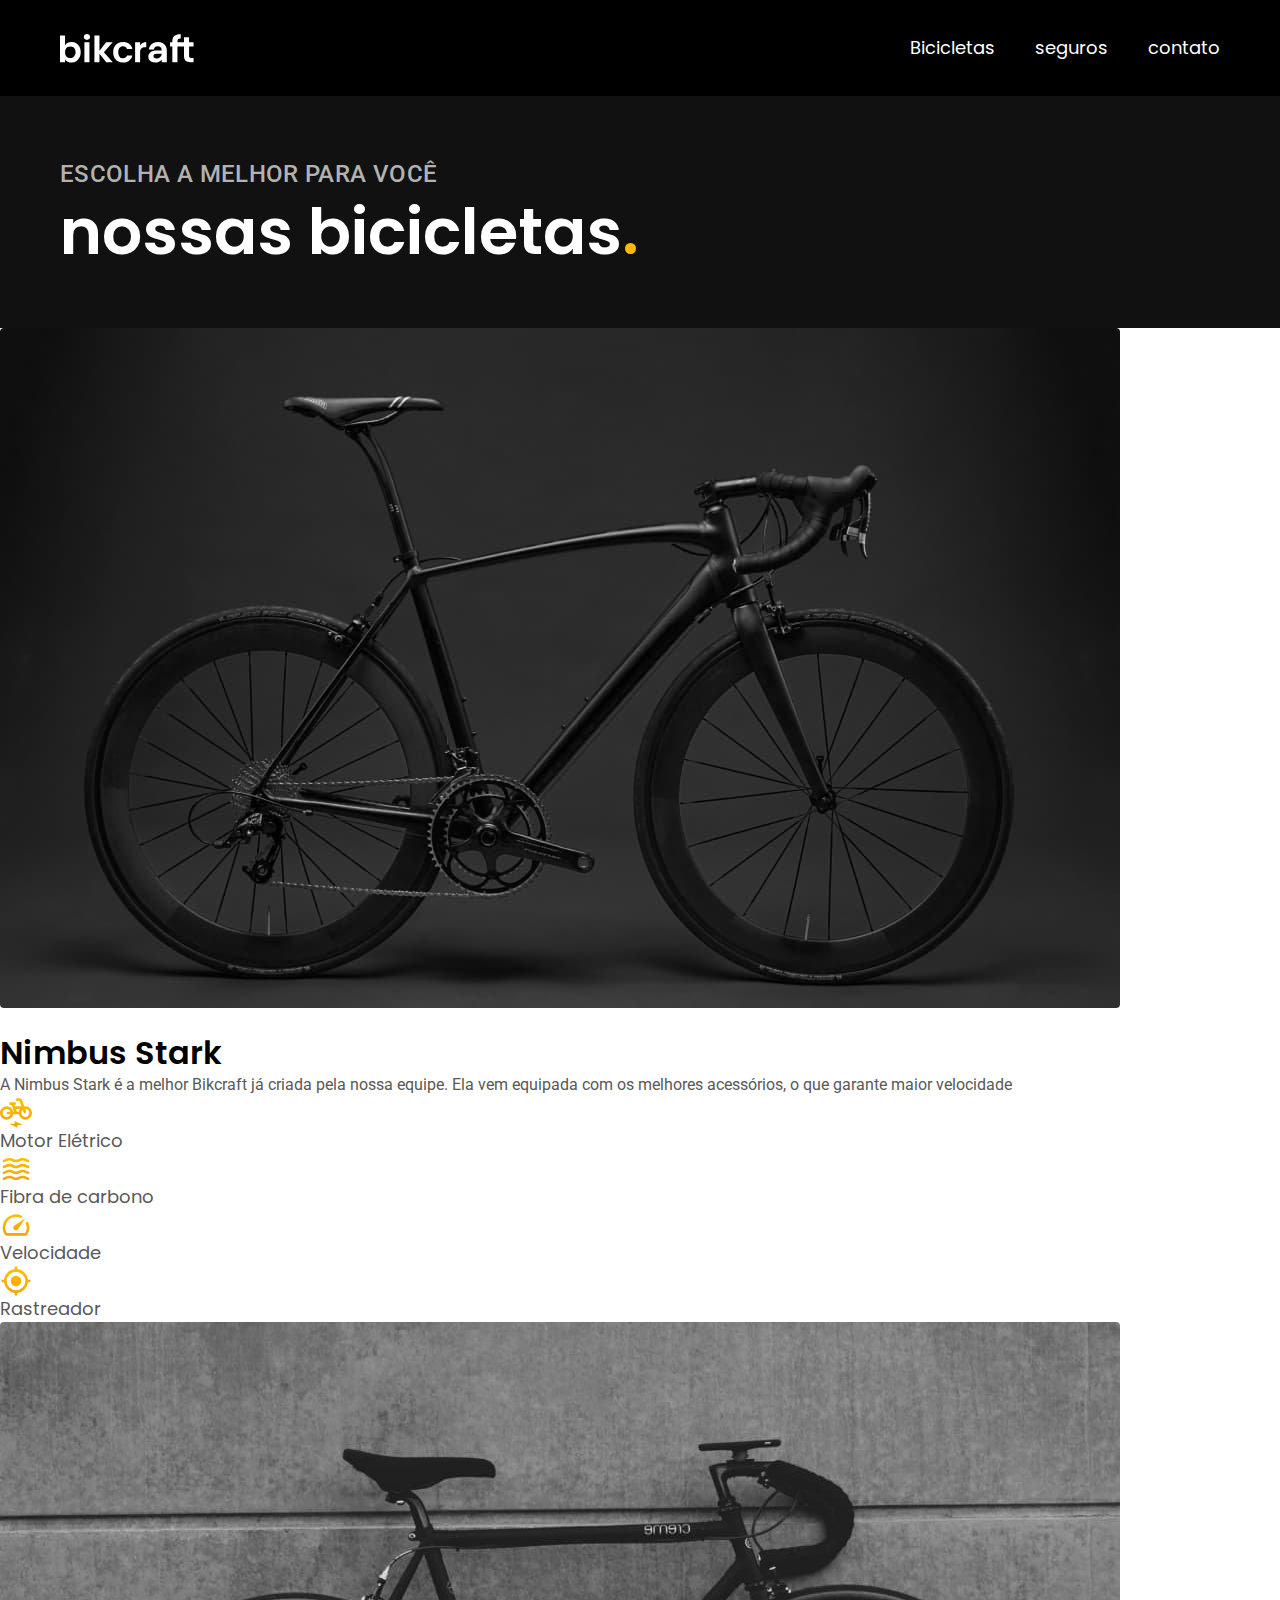
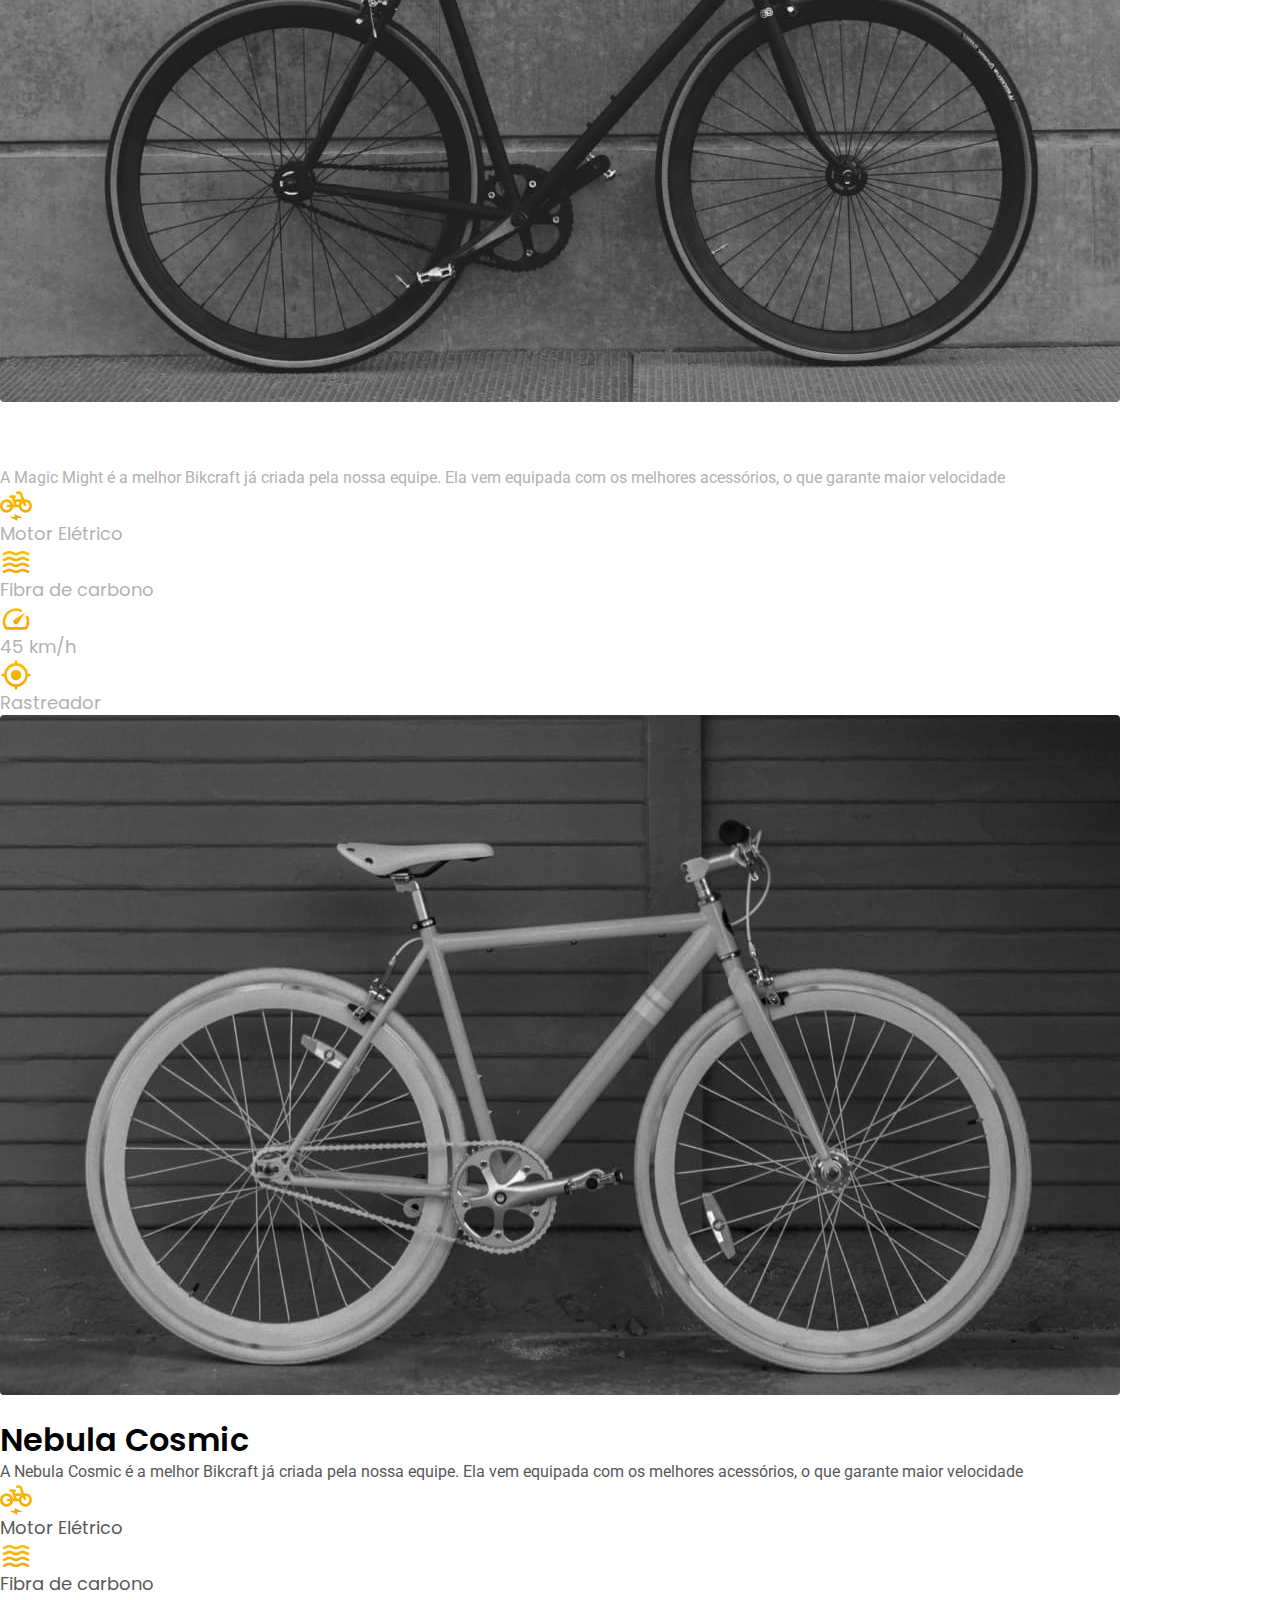
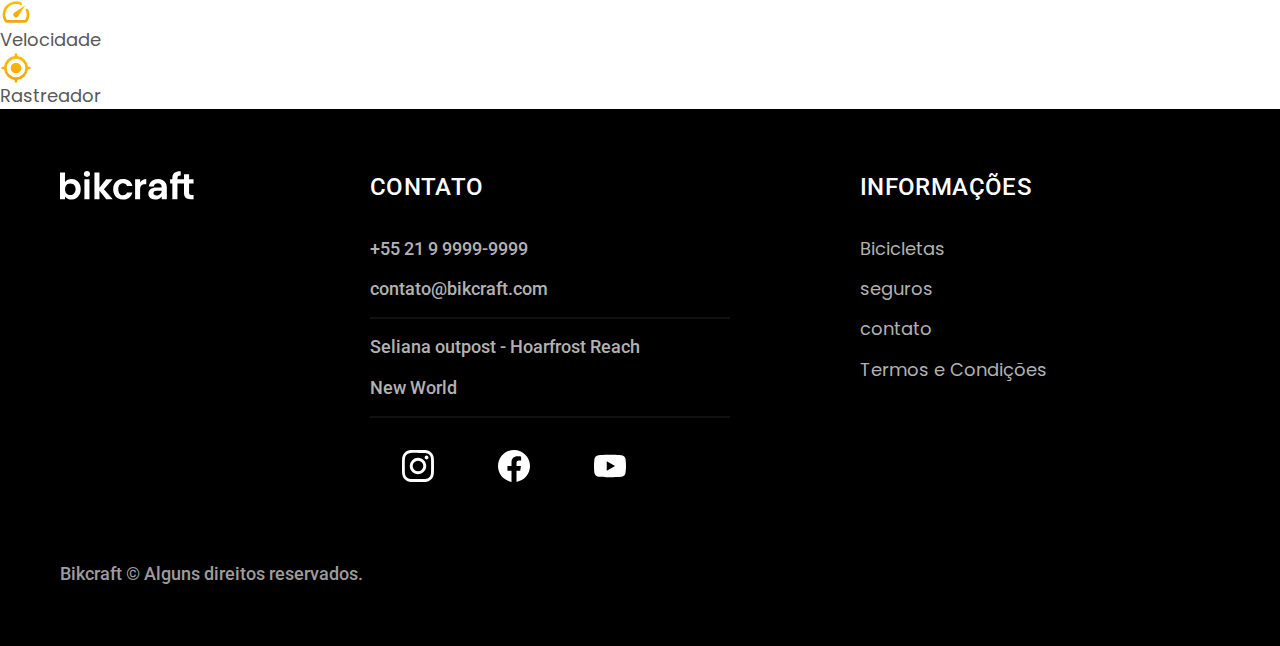
==== bicicletas.html @ 7f0e29ab "Aba bicicleta e ajuste no botao de home" ====
<!DOCTYPE html>
<html lang="pt-br">
  <head>
    <meta name="viewport" content="width=device-width, initial-scale=1.0" />
    <link rel="stylesheet" href="/css/style.css" />
    <link rel="preconnect" href="https://fonts.googleapis.com" />
    <link rel="preconnect" href="https://fonts.gstatic.com" crossorigin />
    <link
      href="https://fonts.googleapis.com/css2?family=Poppins:wght@400;600&family=Roboto:wght@400;500&display=swap"
      rel="stylesheet"
    />
    <link rel="preconnect" href="https://fonts.googleapis.com">
<link rel="preconnect" href="https://fonts.gstatic.com" crossorigin>
<link href="https://fonts.googleapis.com/css2?family=Merriweather:ital@1&family=Poppins:wght@400;600&family=Roboto:wght@400;500&display=swap" rel="stylesheet">
    <meta charset="UTF-8" />
    <meta
      name="description"
      content="Termos e condições"
    />
    <title>Bicicletas | Bikcraft</title>
  </head>
  <body id="bicicletas">
    <header class="header-bg">
      <div class="header container">
        <a href="./"><img src="./img/bikcraft.svg" alt="Bikcraft" /></a>
        <nav area-label="primaria">
          <ul class="header-menu cor0 font-1-m">
            <li><a href="./bicicletas.html">Bicicletas</a></li>
            <li><a href="./seguros.html">seguros</a></li>
            <li><a href="./contato.html">contato</a></li>
          </ul>
        </nav>
      </div>
    </header>

    <main>
      <div class="titulo-bg">
        <div class="titulo container">
          <p class="font-2-l-b cor5">Escolha a melhor para você</p>
          <h1 class="font-1-xxl cor0">nossas bicicletas<span class="corp1">.</span></h1>
        </div>
      </div>

      <div class="bicicletas-bg">
        <div class="bicicletas">
          <div class="bicicletas-img">
            <img src="./img/bicicletas/nimbus.jpg" alt="bicicleta preta">
            <span class="font-2-m cor0">R$ 4999</span>
          </div>
          <div class="bicicleta-content">
            <h2 class="font-1-xl">Nimbus Stark</h2>
            <p class="font-2-s cor8">A Nimbus Stark é a melhor Bikcraft já criada pela nossa equipe. Ela vem equipada com os melhores acessórios, o que garante maior velocidade</p>
          <ul class="font-1-m cor8">
            <li>
              <img src="/img/icones/eletrica.svg" alt="">
              Motor Elétrico
            </li>
            <li>
              <img src="/img/icones/carbono.svg" alt="">
              Fibra de carbono
            </li>
            <li>
              <img src="/img/icones/velocidade.svg" alt="">
              Velocidade
            </li>
            <li>
              <img src="/img/icones/rastreador.svg" alt="">
              Rastreador
            </li>
          </ul>
          
          
          </div>
        </div>
      </div>

      <div class="bicicletas-bg">
        <div class="bicicletas">
          <div class="bicicletas-img">
            <img src="./img/bicicletas/magic.jpg" alt="bicicleta preta">
            <span class="font-2-m cor0">R$ 2999</span>
          </div>
          <div class="bicicleta-content">
            <h2 class="font-1-xl cor0">Magic Might</h2>
            <p class="font-2-s cor5">A Magic Might é a melhor Bikcraft já criada pela nossa equipe. Ela vem equipada com os melhores acessórios, o que garante maior velocidade</p>
          <ul class="font-1-m cor5">
            <li>
              <img src="/img/icones/eletrica.svg" alt="">
              Motor Elétrico
            </li>
            <li>
              <img src="/img/icones/carbono.svg" alt="">
              Fibra de carbono
            </li>
            <li>
              <img src="/img/icones/velocidade.svg" alt="">
              45 km/h
            </li>
            <li>
              <img src="/img/icones/rastreador.svg" alt="">
              Rastreador
            </li>
          </ul>
          
          
          </div>
        </div>
      </div>

      <div class="bicicletas-bg">
        <div class="bicicletas">
          <div class="bicicletas-img">
            <img src="./img/bicicletas/nebula.jpg" alt="bicicleta preta">
            <span class="font-2-m cor0">R$ 3999</span>
          </div>
          <div class="bicicleta-content">
            <h2 class="font-1-xl">Nebula Cosmic</h2>
            <p class="font-2-s cor8">A Nebula Cosmic é a melhor Bikcraft já criada pela nossa equipe. Ela vem equipada com os melhores acessórios, o que garante maior velocidade</p>
          <ul class="font-1-m cor8">
            <li>
              <img src="/img/icones/eletrica.svg" alt="">
              Motor Elétrico
            </li>
            <li>
              <img src="/img/icones/carbono.svg" alt="">
              Fibra de carbono
            </li>
            <li>
              <img src="/img/icones/velocidade.svg" alt="">
              Velocidade
            </li>
            <li>
              <img src="/img/icones/rastreador.svg" alt="">
              Rastreador
            </li>
          </ul>
          
          
          </div>
        </div>
      </div>

    </main>





    <footer class="footer-bg">
      <div class="footer container">
        <img src="./img/bikcraft.svg" alt="bikcraft">
        <div class="footer-contato">
          <h3 class="font-2-l-b cor0">Contato</h3>
          <ul class="font-2-m cor5">
            <li> <a href="tel:+552199999999">+55 21 9 9999-9999</a></li>
            <li> <a href="mailto:danielalexandresjr@gmail.com">contato@bikcraft.com</a></li>
            <li>Seliana outpost - Hoarfrost Reach</li>
            <li>New World</li>
          </ul>
          <div class="footer-redes">
            <a href="./"></a>
            <img src="./img/redes/instagram.svg" alt="instagram">
            <a href="./"></a>
            <img src="./img/redes/facebook.svg" alt="facebook">
            <a href="./"></a>
            <img src="./img/redes/youtube.svg" alt="youtube">
          </div>
  
        </div>
  
        <div class="footer-informacoes">
          <h3 class="font-2-l-b cor0">Informações</h3>
          <nav>
            <ul class="font-1-m cor5">
              <li><a href="./bicicletas.html">Bicicletas</a></li>
              <li><a href="./seguros.html">seguros</a></li>
              <li><a href="./contato.html">contato</a></li>
              <li><a href="./termos.html">Termos e Condições</a></li>
            </ul>
          </nav>
        </div>
        <p class="footer-copy font-2-m cor6">Bikcraft © Alguns direitos reservados.</p>
      </div>
      
    </footer>
  
  
  
    </body>
  </html>
---- css/style.css ----
@import "./header.css";
@import "./global.css";
@import "./intro.css";
@import "./util.css";
@import "./tipografia.css";
@import "./cores.css";
@import "./bicicletas.css";
@import "./bicicletaslista.css";
@import "./tecnologia.css";
@import "./parceiros.css";
@import "./depoimento.css";
@import "./seguros.css";
@import "./footer.css";
@import "./termos.css";
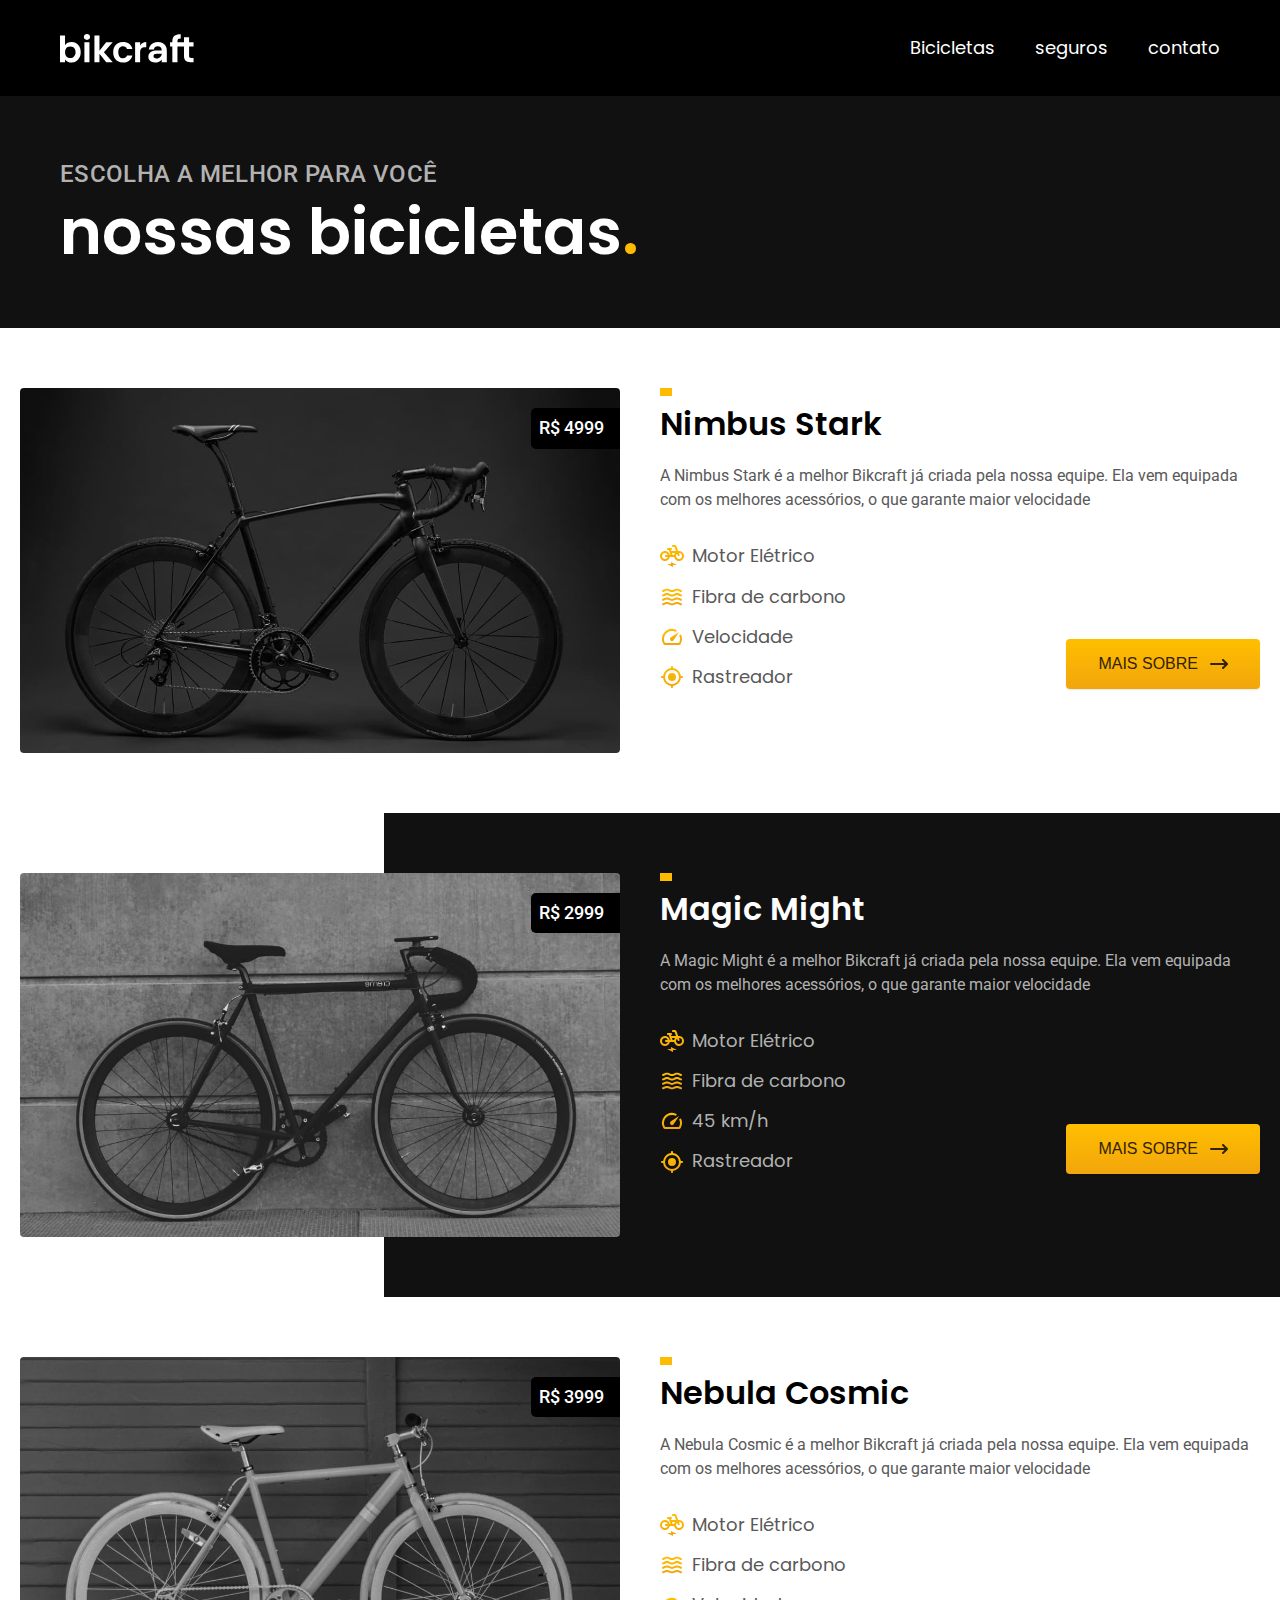
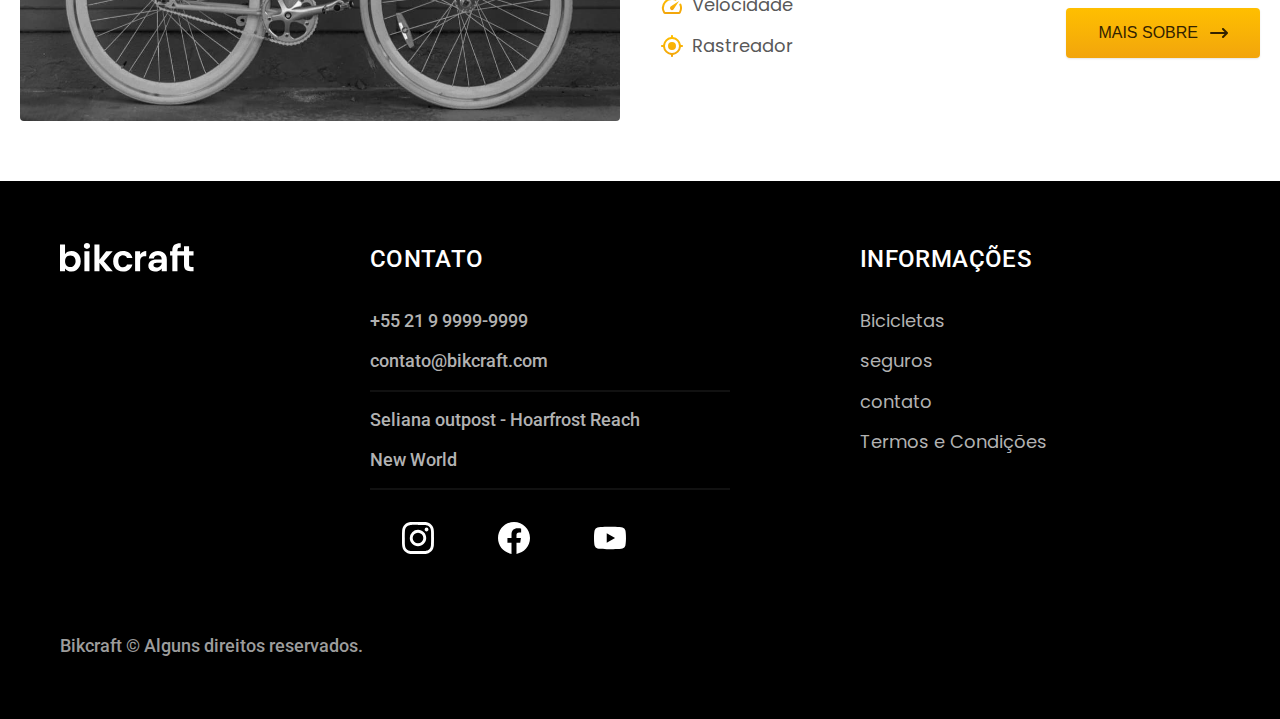
==== commit 34ebc29d: "html de bicicletas completo css responsivo e novo estilo no botao" ====
--- a/bicicletas.html
+++ b/bicicletas.html
@@ -68,7 +68,7 @@
               Rastreador
             </li>
           </ul>
-          
+          <a class="botao seta" href="./bicicletas/nimbus.html">Mais sobre</a>
           
           </div>
         </div>
@@ -101,7 +101,7 @@
               Rastreador
             </li>
           </ul>
-          
+          <a class="botao seta" href="./bicicletas/magic.html">Mais sobre</a>
           
           </div>
         </div>
@@ -134,7 +134,7 @@
               Rastreador
             </li>
           </ul>
-          
+          <a class="botao seta" href="./bicicletas/nebula.html">Mais sobre</a>
           
           </div>
         </div>
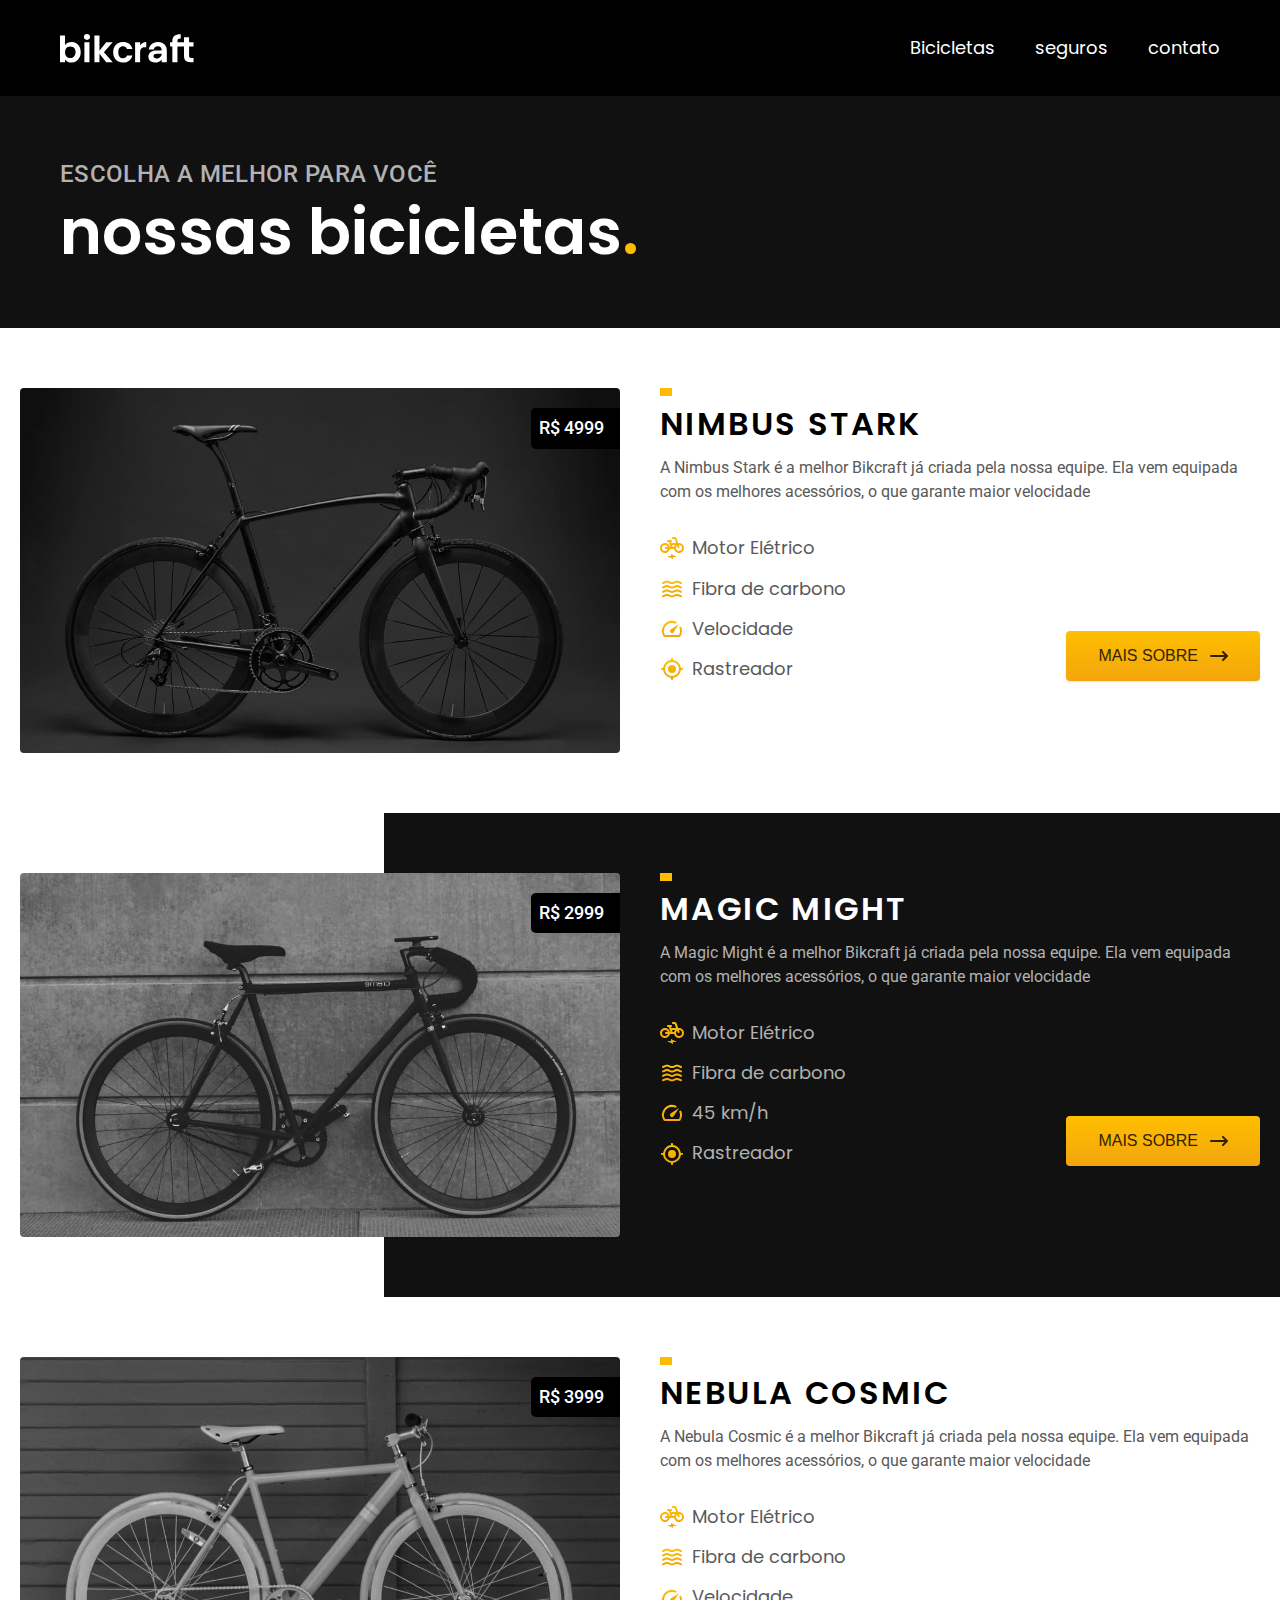
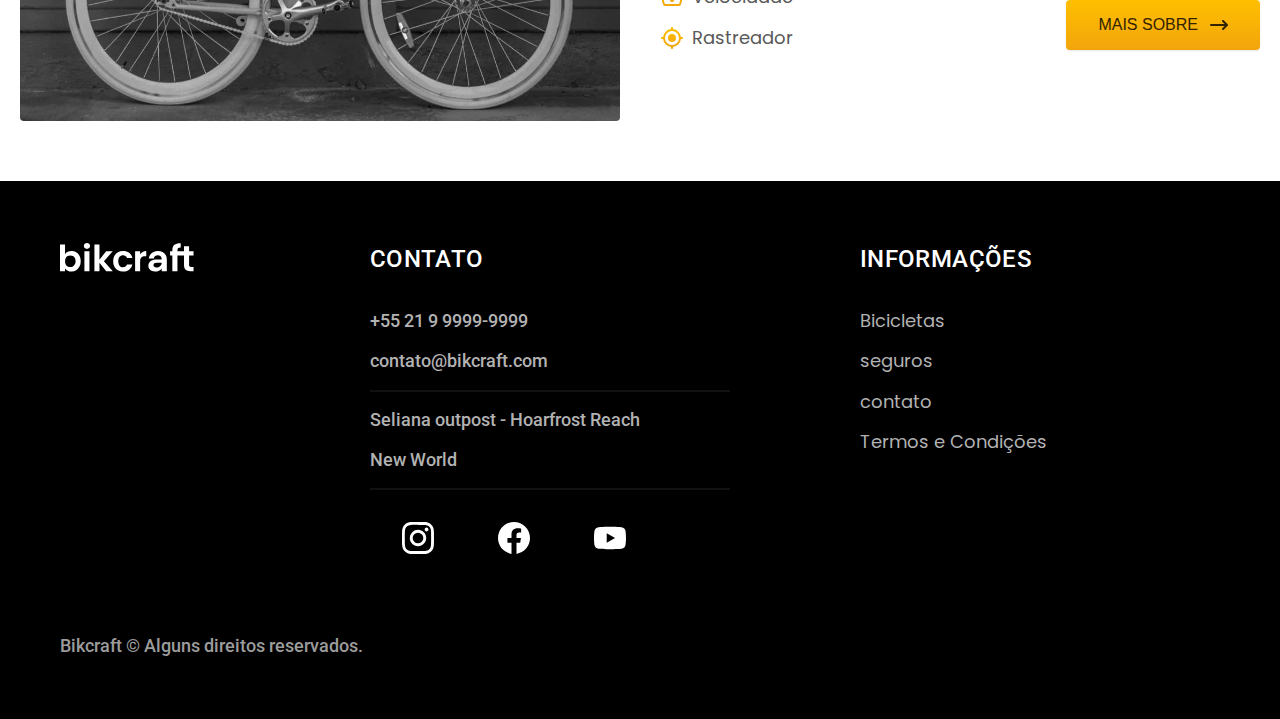
==== commit 11ab56f2: "aba de bicicleta com a bicicleta nimbus e seu css" ====
--- a/bicicletas.html
+++ b/bicicletas.html
@@ -34,8 +34,8 @@
     </header>
 
     <main>
-      <div class="titulo-bg">
-        <div class="titulo container">
+      <div class="titulo-bg ">
+        <div class="titulo container ">
           <p class="font-2-l-b cor5">Escolha a melhor para você</p>
           <h1 class="font-1-xxl cor0">nossas bicicletas<span class="corp1">.</span></h1>
         </div>
@@ -43,15 +43,15 @@
 
       <div class="bicicletas-bg">
         <div class="bicicletas">
-          <div class="bicicletas-img">
+          <div class="bicicletas-img ">
             <img src="./img/bicicletas/nimbus.jpg" alt="bicicleta preta">
             <span class="font-2-m cor0">R$ 4999</span>
           </div>
-          <div class="bicicleta-content">
+          <div class="bicicleta-content ">
             <h2 class="font-1-xl">Nimbus Stark</h2>
             <p class="font-2-s cor8">A Nimbus Stark é a melhor Bikcraft já criada pela nossa equipe. Ela vem equipada com os melhores acessórios, o que garante maior velocidade</p>
-          <ul class="font-1-m cor8">
-            <li>
+          <ul class="font-1-m cor8 ">
+            <li >
               <img src="/img/icones/eletrica.svg" alt="">
               Motor Elétrico
             </li>
@@ -108,8 +108,8 @@
       </div>
 
       <div class="bicicletas-bg">
-        <div class="bicicletas">
-          <div class="bicicletas-img">
+        <div class="bicicletas ">
+          <div class="bicicletas-img ">
             <img src="./img/bicicletas/nebula.jpg" alt="bicicleta preta">
             <span class="font-2-m cor0">R$ 3999</span>
           </div>
--- a/css/style.css
+++ b/css/style.css
@@ -12,6 +12,9 @@
 @import "./seguros.css";
 @import "./footer.css";
 @import "./termos.css";
+@import "./vantagens.css";
+@import "./perguntas.css";
+@import "./bicicleta.css";
 
 
 
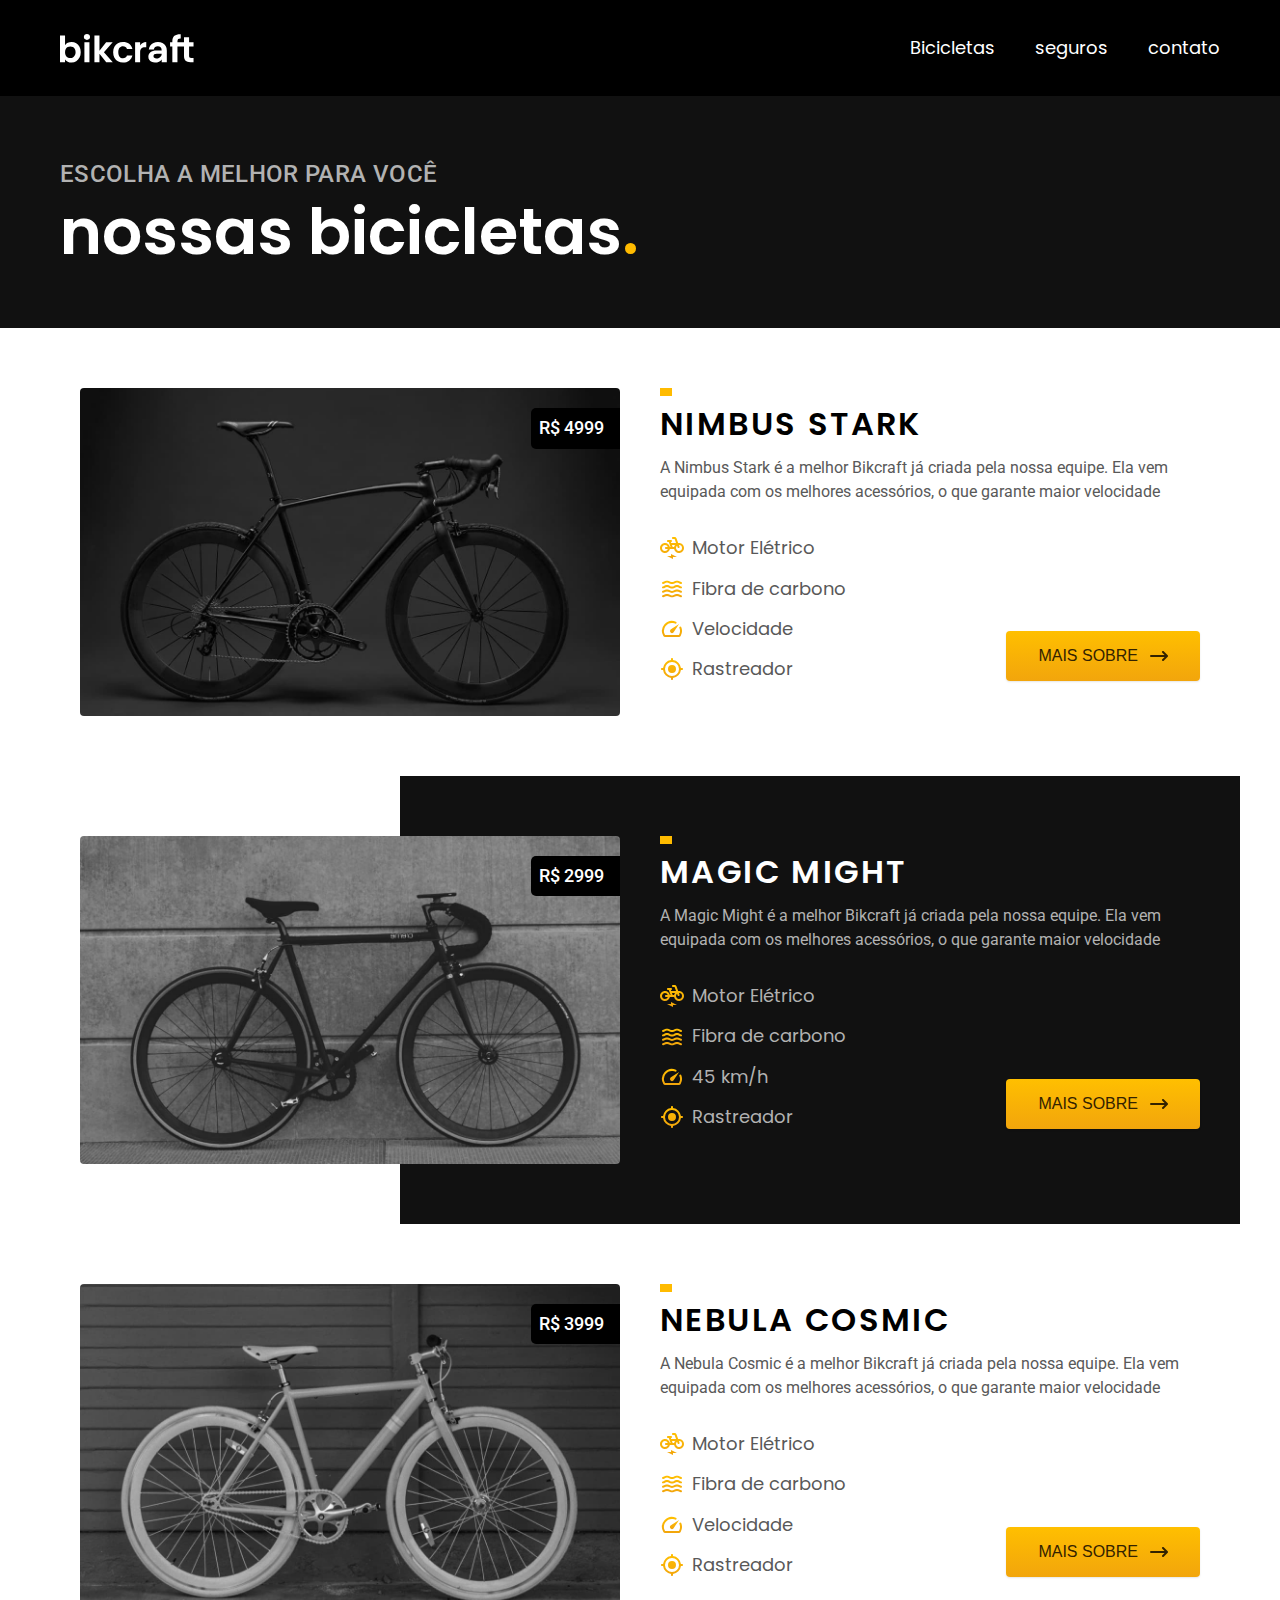
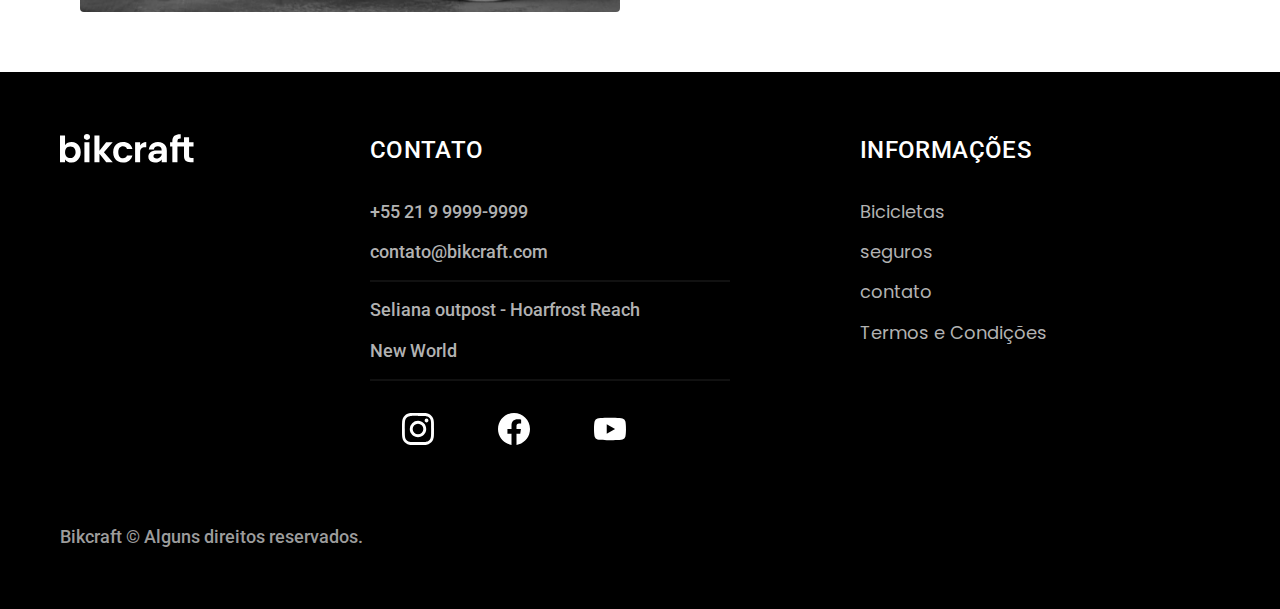
==== commit 2eb90346: "Pequenas alteraçoes ajutes de html e adicao das outras bicicletas na pagina da nimbus" ====
--- a/bicicletas.html
+++ b/bicicletas.html
@@ -35,13 +35,13 @@
 
     <main>
       <div class="titulo-bg ">
-        <div class="titulo container ">
+        <div class="titulo container">
           <p class="font-2-l-b cor5">Escolha a melhor para você</p>
           <h1 class="font-1-xxl cor0">nossas bicicletas<span class="corp1">.</span></h1>
         </div>
       </div>
 
-      <div class="bicicletas-bg">
+      <div class="bicicletas-bg container">
         <div class="bicicletas">
           <div class="bicicletas-img ">
             <img src="./img/bicicletas/nimbus.jpg" alt="bicicleta preta">
@@ -74,7 +74,7 @@
         </div>
       </div>
 
-      <div class="bicicletas-bg">
+      <div class="bicicletas-bg container">
         <div class="bicicletas">
           <div class="bicicletas-img">
             <img src="./img/bicicletas/magic.jpg" alt="bicicleta preta">
@@ -107,7 +107,7 @@
         </div>
       </div>
 
-      <div class="bicicletas-bg">
+      <div class="bicicletas-bg container">
         <div class="bicicletas ">
           <div class="bicicletas-img ">
             <img src="./img/bicicletas/nebula.jpg" alt="bicicleta preta">
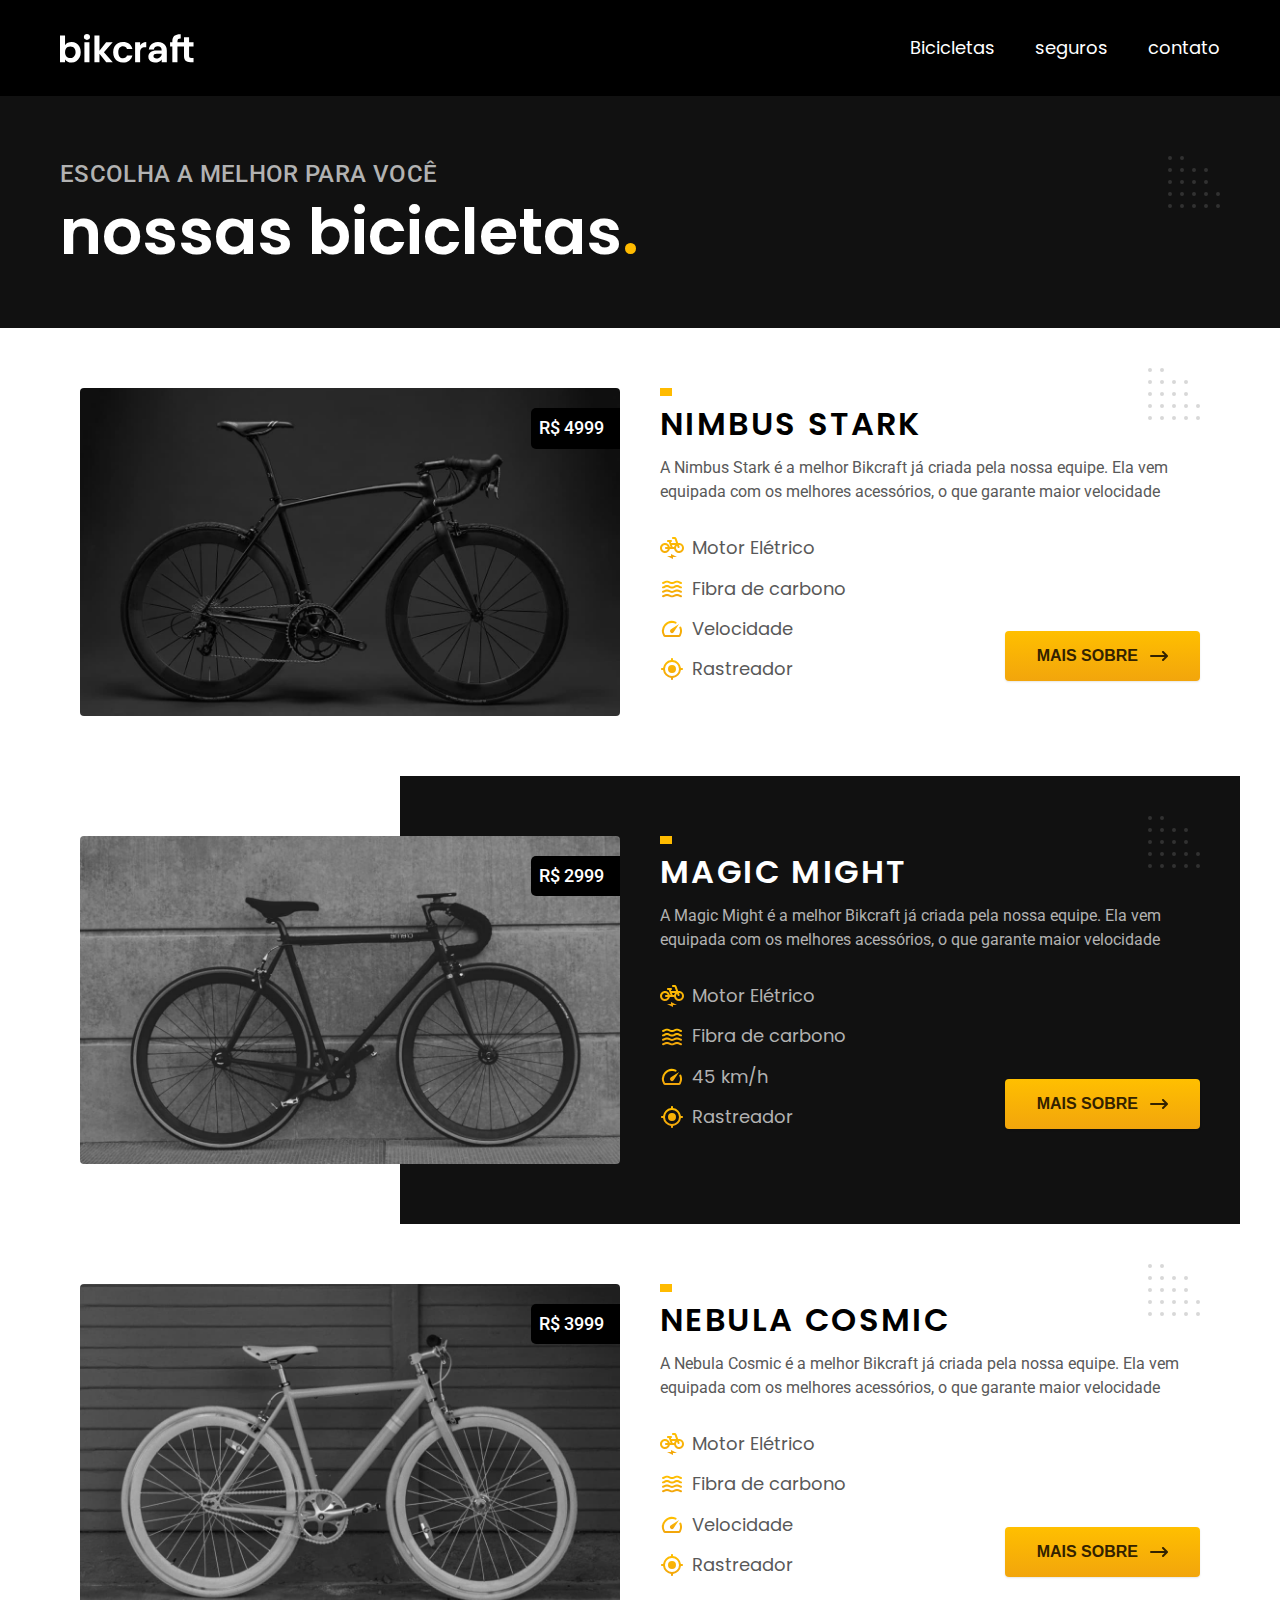
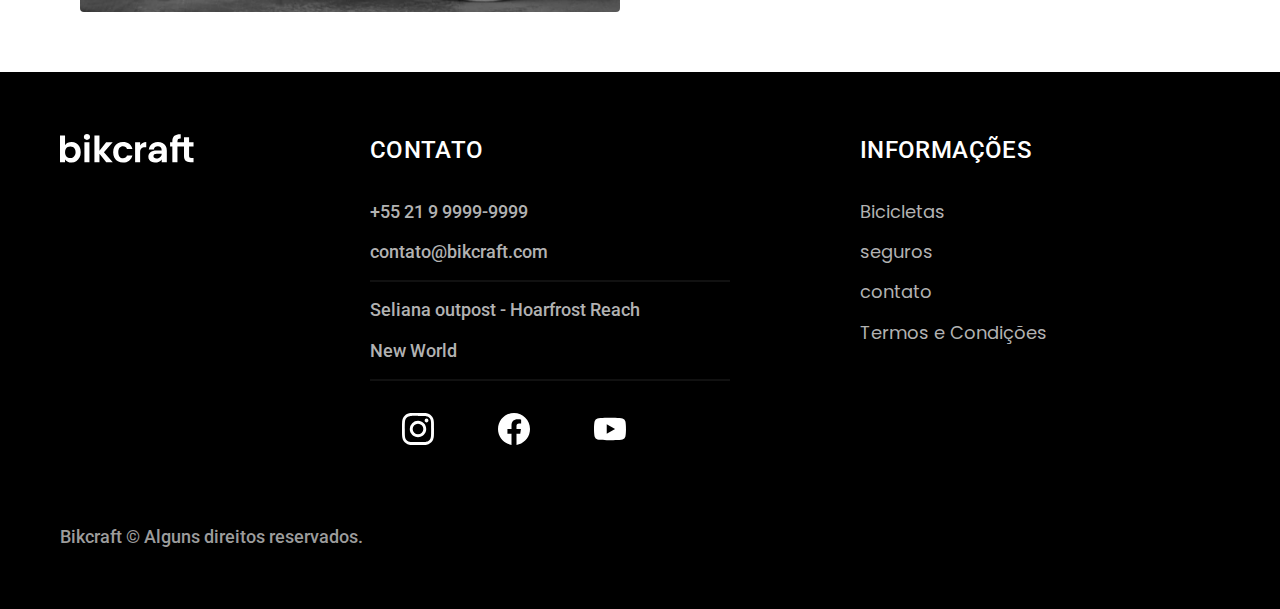
==== commit 11bccd62: "few alterations" ====
--- a/bicicletas.html
+++ b/bicicletas.html
@@ -2,6 +2,7 @@
 <html lang="pt-br">
   <head>
     <meta name="viewport" content="width=device-width, initial-scale=1.0" />
+      <link rel="preload" href="./css/style.css" as="style">
     <link rel="stylesheet" href="/css/style.css" />
     <link rel="preconnect" href="https://fonts.googleapis.com" />
     <link rel="preconnect" href="https://fonts.gstatic.com" crossorigin />
--- a/css/style.css
+++ b/css/style.css
@@ -10,11 +10,16 @@
 @import "./parceiros.css";
 @import "./depoimento.css";
 @import "./seguros.css";
+@import "./seguro.css";
 @import "./footer.css";
 @import "./termos.css";
 @import "./vantagens.css";
 @import "./perguntas.css";
 @import "./bicicleta.css";
+@import "./contato.css";
+@import "./formulario.css";
+@import "./lojas.css";
+@import "./orcamento.css";
 
 
 
--- a/css/style.css
+++ b/css/style.css
@@ -10,11 +10,16 @@
 @import "./parceiros.css";
 @import "./depoimento.css";
 @import "./seguros.css";
+@import "./seguro.css";
 @import "./footer.css";
 @import "./termos.css";
 @import "./vantagens.css";
 @import "./perguntas.css";
 @import "./bicicleta.css";
+@import "./contato.css";
+@import "./formulario.css";
+@import "./lojas.css";
+@import "./orcamento.css";
 
 
 
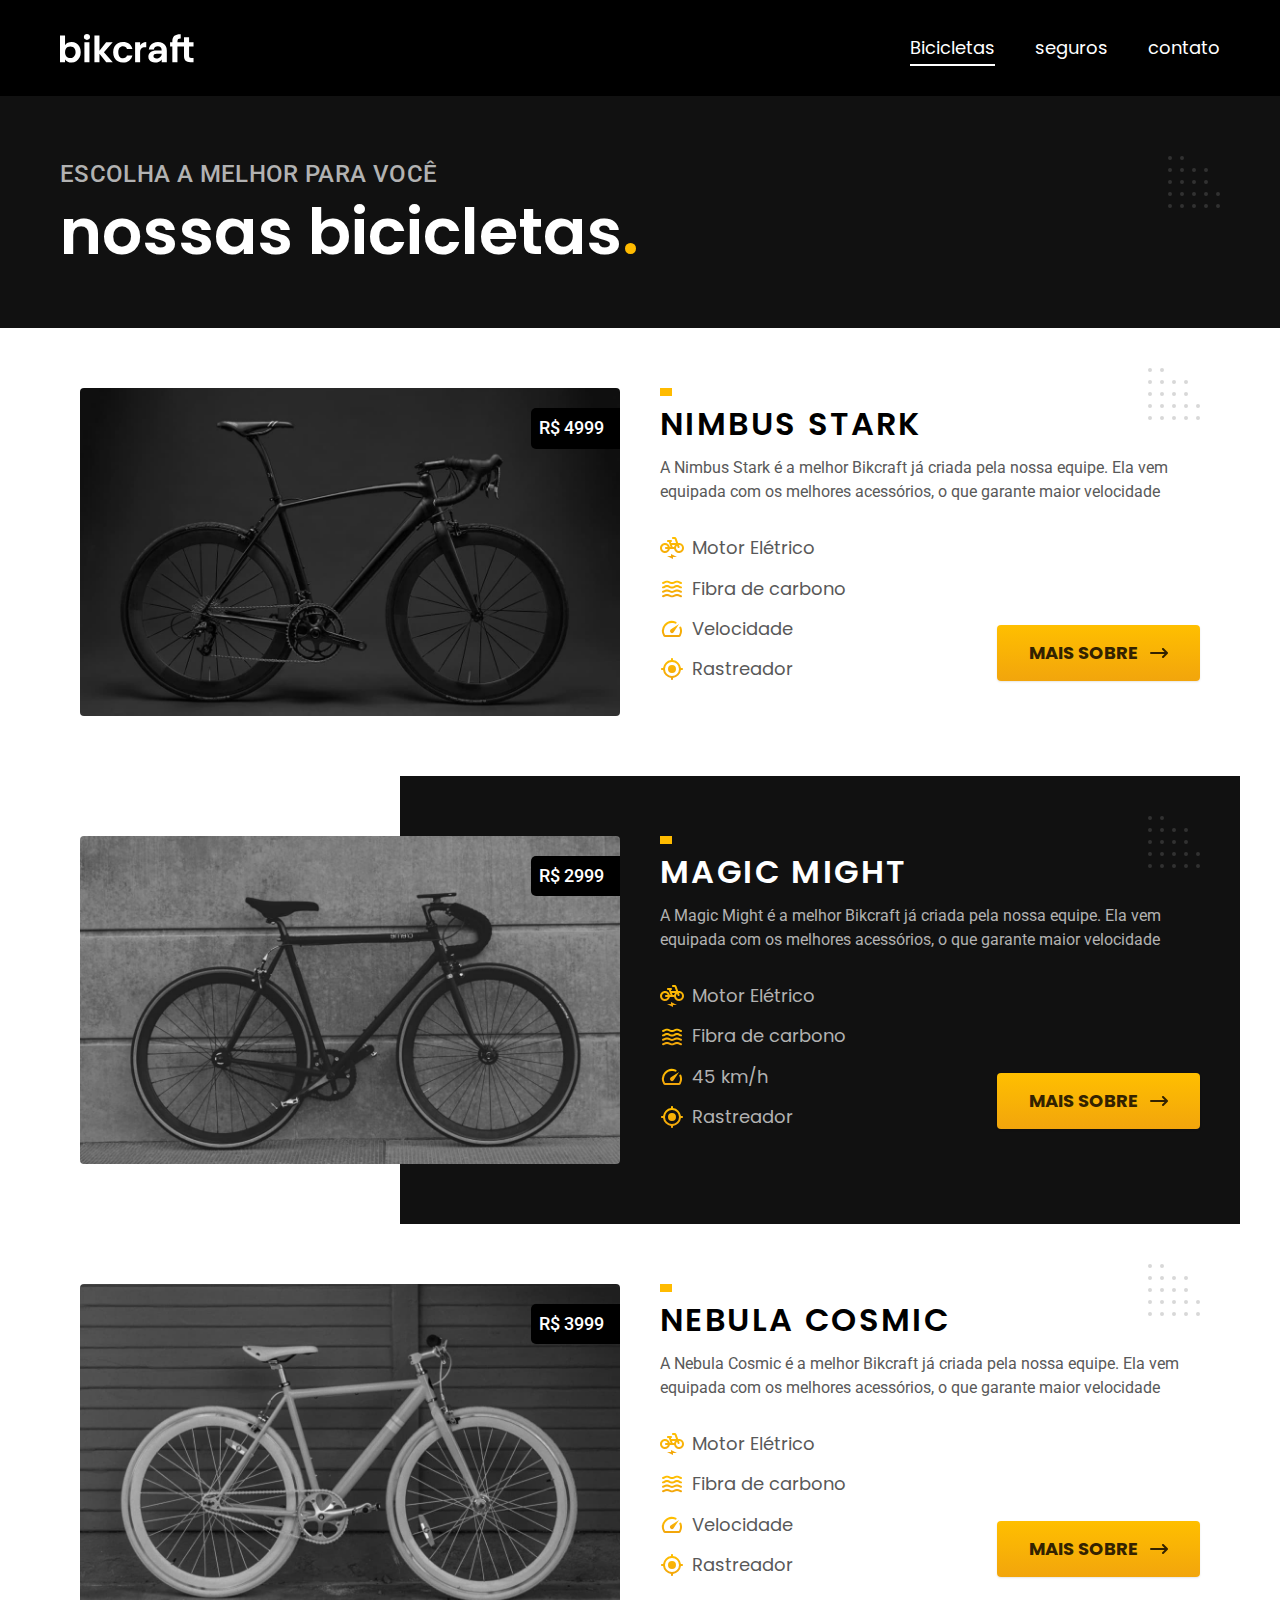
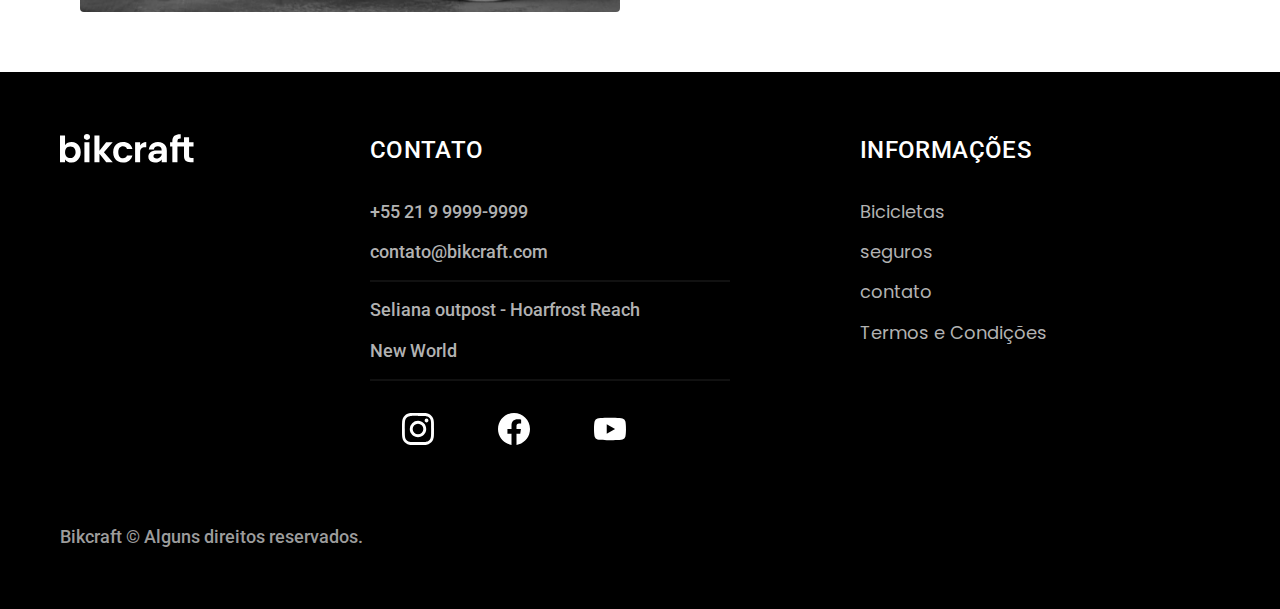
==== commit 02923f78: "implementaçao javascript e orçamento com script" ====
--- a/bicicletas.html
+++ b/bicicletas.html
@@ -187,6 +187,7 @@
   
   
   
-    </body>
+     <script src="./js/script.js"></script>
+  </body>
   </html>
     